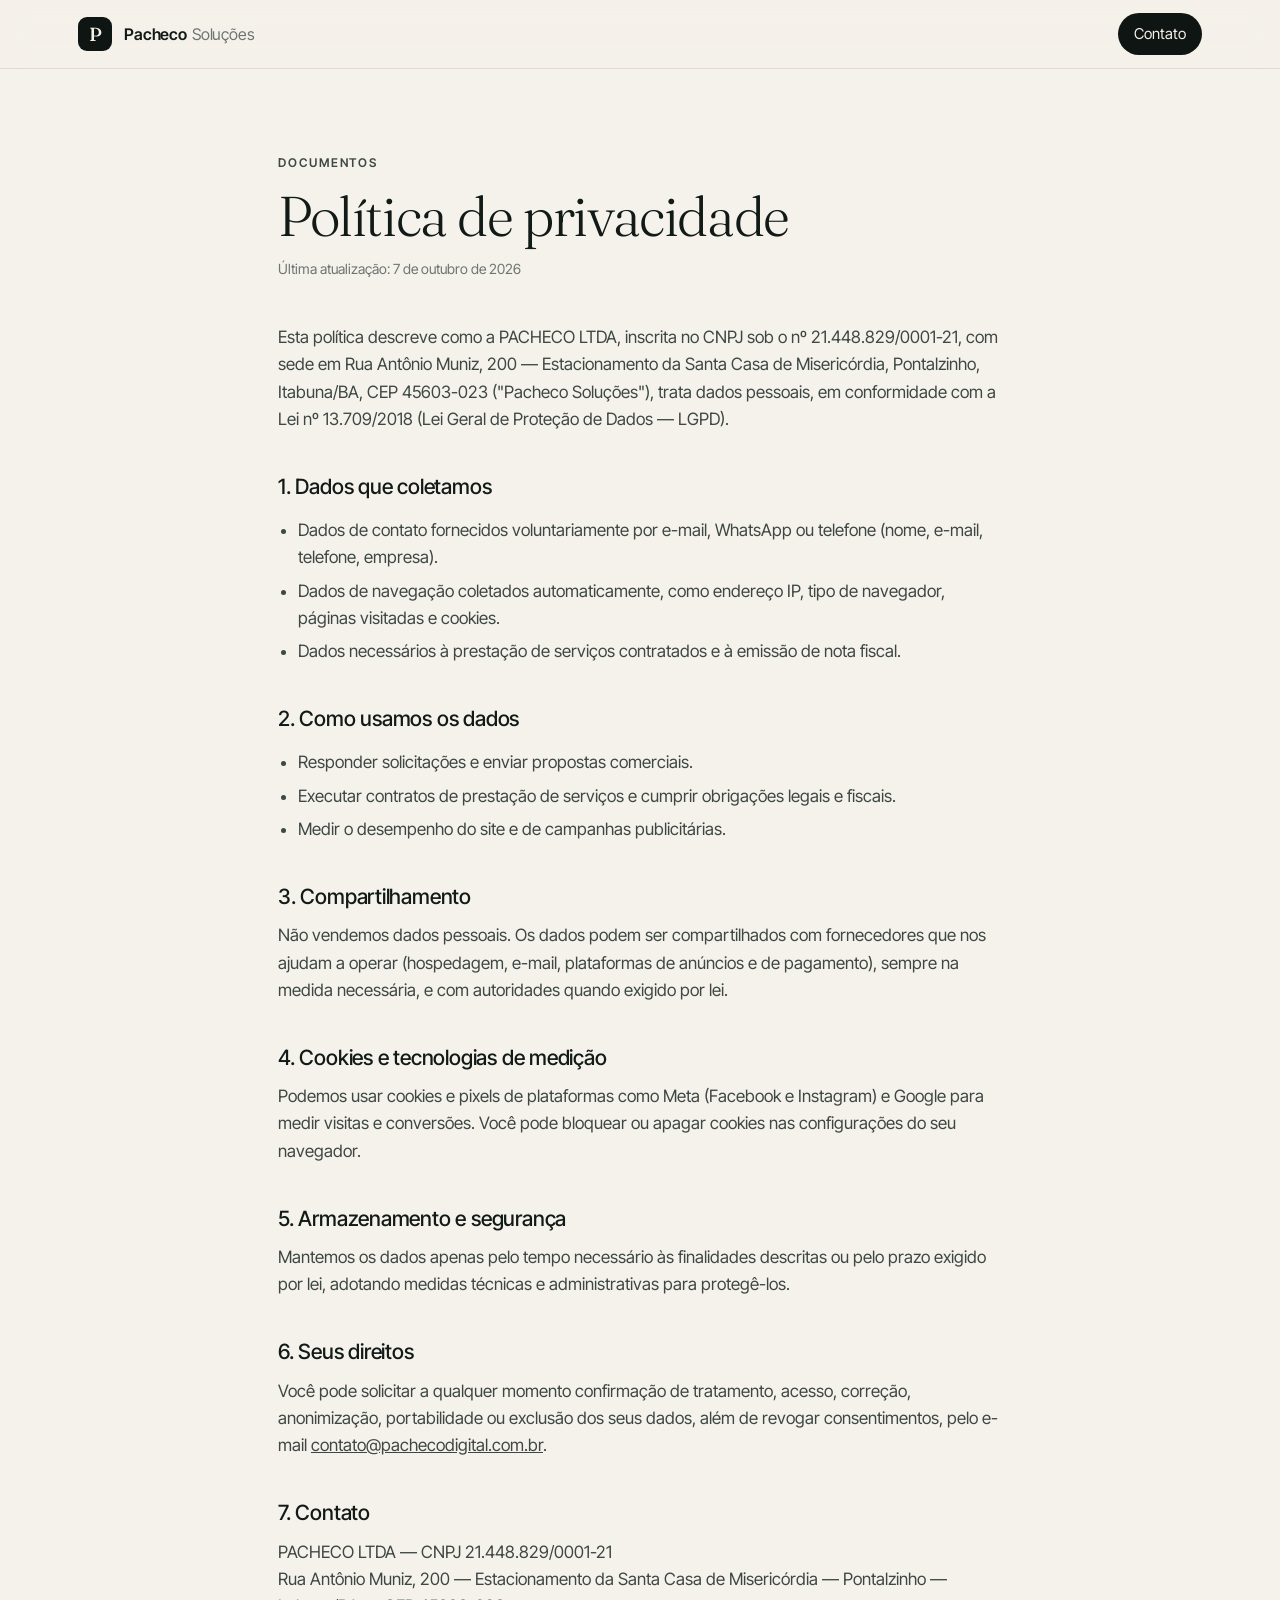
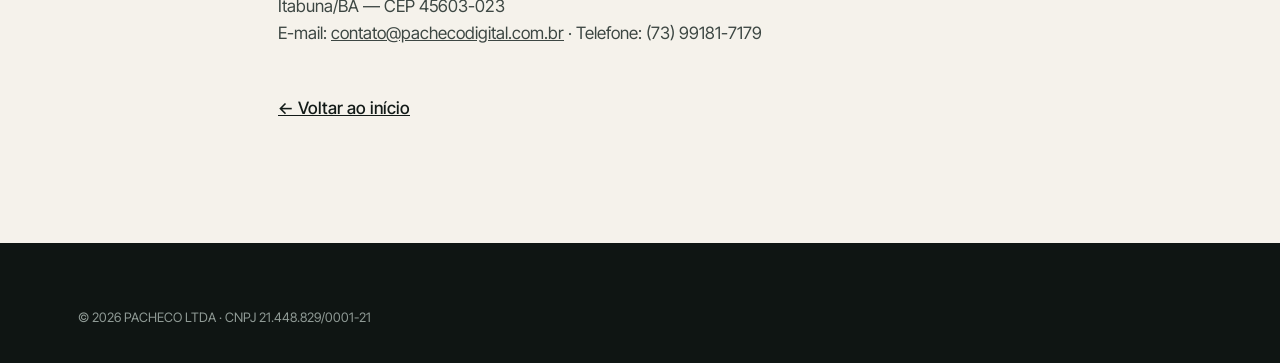
==== privacidade.html @ e32abd86 "Site institucional Pacheco Soluções (PACHECO LTDA) Co-Authored-By: Claude Opus 5.5 <noreply@anthropi" ====
<!doctype html>
<html lang="pt-BR">
<head>
<meta charset="utf-8">
<meta name="viewport" content="width=device-width, initial-scale=1">
<title>Política de Privacidade — Pacheco Soluções</title>
<meta name="description" content="Política de privacidade da PACHECO LTDA, CNPJ 21.448.829/0001-21.">
<link rel="icon" href="favicon.svg" type="image/svg+xml">
<link rel="preconnect" href="https://fonts.googleapis.com">
<link rel="preconnect" href="https://fonts.gstatic.com" crossorigin>
<link href="https://fonts.googleapis.com/css2?family=Fraunces:opsz,wght@9..144,300;9..144,400;9..144,500&family=Inter+Tight:wght@400;500;600&display=swap" rel="stylesheet">
<link rel="stylesheet" href="style.css">
</head>
<body>
<header class="nav">
  <div class="wrap nav__in">
    <a class="brand" href="index.html" aria-label="Pacheco Soluções — início">
      <span class="brand__mark" aria-hidden="true">P</span>
      <span class="brand__name">Pacheco<span>Soluções</span></span>
    </a>
    <nav class="nav__links" aria-label="Seções"><a href="index.html#contato" class="nav__cta">Contato</a></nav>
  </div>
</header>
<main class="legal">
  <div class="wrap">
    <p class="eyebrow">Documentos</p>
    <h1>Política de privacidade</h1>
    <p class="upd">Última atualização: 7 de outubro de 2026</p>

    <p>Esta política descreve como a PACHECO LTDA, inscrita no CNPJ sob o nº 21.448.829/0001-21, com sede em Rua Antônio Muniz, 200 — Estacionamento da Santa Casa de Misericórdia, Pontalzinho, Itabuna/BA, CEP 45603-023 ("Pacheco Soluções"), trata dados pessoais, em conformidade com a Lei nº 13.709/2018 (Lei Geral de Proteção de Dados — LGPD).</p>

    <h2>1. Dados que coletamos</h2>
    <ul>
      <li>Dados de contato fornecidos voluntariamente por e-mail, WhatsApp ou telefone (nome, e-mail, telefone, empresa).</li>
      <li>Dados de navegação coletados automaticamente, como endereço IP, tipo de navegador, páginas visitadas e cookies.</li>
      <li>Dados necessários à prestação de serviços contratados e à emissão de nota fiscal.</li>
    </ul>

    <h2>2. Como usamos os dados</h2>
    <ul>
      <li>Responder solicitações e enviar propostas comerciais.</li>
      <li>Executar contratos de prestação de serviços e cumprir obrigações legais e fiscais.</li>
      <li>Medir o desempenho do site e de campanhas publicitárias.</li>
    </ul>

    <h2>3. Compartilhamento</h2>
    <p>Não vendemos dados pessoais. Os dados podem ser compartilhados com fornecedores que nos ajudam a operar (hospedagem, e-mail, plataformas de anúncios e de pagamento), sempre na medida necessária, e com autoridades quando exigido por lei.</p>

    <h2>4. Cookies e tecnologias de medição</h2>
    <p>Podemos usar cookies e pixels de plataformas como Meta (Facebook e Instagram) e Google para medir visitas e conversões. Você pode bloquear ou apagar cookies nas configurações do seu navegador.</p>

    <h2>5. Armazenamento e segurança</h2>
    <p>Mantemos os dados apenas pelo tempo necessário às finalidades descritas ou pelo prazo exigido por lei, adotando medidas técnicas e administrativas para protegê-los.</p>

    <h2>6. Seus direitos</h2>
    <p>Você pode solicitar a qualquer momento confirmação de tratamento, acesso, correção, anonimização, portabilidade ou exclusão dos seus dados, além de revogar consentimentos, pelo e-mail <a href="mailto:contato@pachecodigital.com.br">contato@pachecodigital.com.br</a>.</p>

    <h2>7. Contato</h2>
    <p>PACHECO LTDA — CNPJ 21.448.829/0001-21<br>
    Rua Antônio Muniz, 200 — Estacionamento da Santa Casa de Misericórdia — Pontalzinho — Itabuna/BA — CEP 45603-023<br>
    E-mail: <a href="mailto:contato@pachecodigital.com.br">contato@pachecodigital.com.br</a> · Telefone: (73) 99181-7179</p>

    <a class="back" href="index.html">← Voltar ao início</a>
  </div>
</main>
<footer class="foot">
  <div class="wrap foot__base" style="margin-top:0;border-top:0;padding-top:0">© 2026 PACHECO LTDA · CNPJ 21.448.829/0001-21</div>
</footer>
</body>
</html>
---- style.css ----
:root {
  --paper: #f5f2eb;
  --paper-2: #ece7dc;
  --ink: #121a17;
  --ink-2: #3d4743;
  --muted: #6c7571;
  --line: #d9d2c3;
  --accent: #a8622c;
  --accent-ink: #8a4c1e;
  --deep: #0f1513;
  --deep-2: #18211e;
  --deep-line: #2b3632;
  --serif: "Fraunces", Georgia, "Times New Roman", serif;
  --sans: "Inter Tight", system-ui, -apple-system, "Segoe UI", Roboto, sans-serif;
  --r: 14px;
  --wrap: 1180px;
}

*, *::before, *::after { box-sizing: border-box; }
html { scroll-behavior: smooth; scroll-padding-top: 84px; -webkit-text-size-adjust: 100%; }
body {
  margin: 0;
  background: var(--paper);
  color: var(--ink);
  font: 400 17px/1.6 var(--sans);
  -webkit-font-smoothing: antialiased;
  text-rendering: optimizeLegibility;
}
img, iframe { max-width: 100%; display: block; }
a { color: inherit; }
h1, h2, h3 { margin: 0; font-weight: 400; letter-spacing: -0.01em; }
p { margin: 0; }
address { font-style: normal; }
::selection { background: var(--accent); color: #fff; }
:focus-visible { outline: 2px solid var(--accent); outline-offset: 3px; border-radius: 4px; }

.wrap { width: 100%; max-width: var(--wrap); margin: 0 auto; padding: 0 28px; }

.eyebrow {
  font: 600 12px/1 var(--sans);
  letter-spacing: 0.16em;
  text-transform: uppercase;
  color: var(--accent-ink);
}

/* nav */
.nav {
  position: sticky; top: 0; z-index: 10;
  background: color-mix(in srgb, var(--paper) 86%, transparent);
  backdrop-filter: saturate(1.4) blur(14px);
  -webkit-backdrop-filter: saturate(1.4) blur(14px);
  border-bottom: 1px solid color-mix(in srgb, var(--line) 70%, transparent);
}
.nav__in { display: flex; align-items: center; justify-content: space-between; height: 68px; gap: 20px; }
.brand { display: inline-flex; align-items: center; gap: 12px; text-decoration: none; }
.brand__mark {
  width: 34px; height: 34px; border-radius: 9px;
  display: grid; place-items: center;
  background: var(--deep); color: var(--paper);
  font: 500 19px/1 var(--serif);
}
.brand__name { font: 600 16px/1 var(--sans); letter-spacing: -0.01em; display: flex; gap: 5px; }
.brand__name span { font-weight: 400; color: var(--muted); }
.nav__links { display: flex; align-items: center; gap: 30px; font-size: 15px; }
.nav__links a { text-decoration: none; color: var(--ink-2); transition: color .2s; }
.nav__links a:hover { color: var(--ink); }
.nav__cta {
  padding: 9px 16px; border-radius: 999px;
  background: var(--deep); color: var(--paper) !important;
}
.nav__cta:hover { background: var(--accent-ink); }

/* hero */
.hero { padding: 108px 0 0; position: relative; overflow: hidden; }
.hero::before {
  content: ""; position: absolute; inset: -40% -10% auto auto; width: 720px; height: 720px;
  background: radial-gradient(closest-side, color-mix(in srgb, var(--accent) 22%, transparent), transparent);
  pointer-events: none;
}
.hero .wrap { position: relative; }
.hero__title {
  margin-top: 26px;
  font: 300 clamp(44px, 7.4vw, 92px)/1.02 var(--serif);
  letter-spacing: -0.03em;
  max-width: 14ch;
}
.hero__title em { font-style: italic; color: var(--accent); font-weight: 400; }
.hero__lede { margin-top: 30px; max-width: 56ch; font-size: 19px; color: var(--ink-2); }
.hero__actions { margin-top: 40px; display: flex; flex-wrap: wrap; gap: 12px; }
.btn {
  display: inline-flex; align-items: center; justify-content: center;
  height: 50px; padding: 0 24px; border-radius: 999px;
  font: 500 15px/1 var(--sans); text-decoration: none;
  transition: background .2s, color .2s, border-color .2s, transform .2s;
}
.btn:active { transform: translateY(1px); }
.btn--solid { background: var(--deep); color: var(--paper); }
.btn--solid:hover { background: var(--accent-ink); }
.btn--ghost { border: 1px solid var(--line); color: var(--ink); }
.btn--ghost:hover { border-color: var(--ink); }

.facts {
  margin: 96px auto 0;
  display: grid; grid-template-columns: repeat(4, 1fr);
  border-top: 1px solid var(--line);
}
.facts > div { padding: 26px 24px 30px 0; min-width: 0; }
.facts > div + div { padding-left: 24px; border-left: 1px solid var(--line); }
.facts dt { font-size: 12px; letter-spacing: .14em; text-transform: uppercase; color: var(--muted); }
.facts dd { margin: 10px 0 0; font: 500 16px/1.35 var(--sans); overflow-wrap: anywhere; }

/* sections */
.sec { padding: 120px 0; border-top: 1px solid var(--line); }
.sec--tint { background: var(--paper-2); }
.sec__grid { display: grid; grid-template-columns: 5fr 7fr; gap: 64px; }
.sec__head { position: relative; }
.sec__head--row { display: flex; gap: 28px; align-items: flex-start; margin-bottom: 64px; }
.sec__num {
  display: block; font: 300 15px/1 var(--serif); color: var(--accent);
  margin-bottom: 18px;
}
.sec__head--row .sec__num { margin: 4px 0 0; }
.sec__head h2 { margin-top: 14px; font: 300 clamp(36px, 4.6vw, 58px)/1.05 var(--serif); letter-spacing: -0.025em; }
.prose { display: grid; gap: 22px; color: var(--ink-2); }
.prose .lead { font: 400 clamp(22px, 2.3vw, 28px)/1.35 var(--serif); color: var(--ink); letter-spacing: -0.01em; }
.ticks { list-style: none; margin: 8px 0 0; padding: 0; display: grid; gap: 12px; }
.ticks li { display: flex; gap: 12px; align-items: center; color: var(--ink); font-weight: 500; }
.ticks li::before {
  content: ""; flex: none; width: 20px; height: 20px; border-radius: 50%;
  background: var(--deep) url("data:image/svg+xml,%3Csvg xmlns='http://www.w3.org/2000/svg' viewBox='0 0 20 20'%3E%3Cpath d='M6 10.5l2.6 2.5L14 7.5' fill='none' stroke='%23f5f2eb' stroke-width='1.8' stroke-linecap='round' stroke-linejoin='round'/%3E%3C/svg%3E") center/100% no-repeat;
}

/* capabilities */
.cards { display: grid; grid-template-columns: repeat(4, 1fr); gap: 16px; }
.card {
  background: var(--paper); border: 1px solid var(--line); border-radius: var(--r);
  padding: 28px 26px 32px; display: flex; flex-direction: column; gap: 14px;
  transition: transform .25s, border-color .25s, box-shadow .25s;
}
.card:hover { transform: translateY(-3px); border-color: color-mix(in srgb, var(--accent) 45%, var(--line)); box-shadow: 0 14px 30px -18px rgba(18,26,23,.35); }
.card__ix { font: italic 400 22px/1 var(--serif); color: var(--accent); }
.card h3 { margin-top: 18px; font: 500 21px/1.2 var(--sans); letter-spacing: -0.015em; }
.card p { color: var(--ink-2); font-size: 15.5px; }

.steps {
  list-style: none; margin: 56px 0 0; padding: 0; counter-reset: s;
  display: grid; grid-template-columns: repeat(4, 1fr); gap: 0;
  border-top: 1px solid var(--line);
}
.steps li { counter-increment: s; padding: 24px 24px 0 0; display: grid; gap: 6px; }
.steps li + li { padding-left: 24px; border-left: 1px solid var(--line); }
.steps li::before { content: counter(s, decimal-leading-zero); font: 300 14px/1 var(--serif); color: var(--accent); }
.steps b { font-weight: 600; font-size: 16px; }
.steps span { color: var(--muted); font-size: 15px; }

/* brands */
.brands { list-style: none; margin: 0; padding: 0; display: grid; grid-template-columns: repeat(3, 1fr); border-top: 1px solid var(--line); border-left: 1px solid var(--line); }
.brands li { padding: 34px 30px 38px; border-right: 1px solid var(--line); border-bottom: 1px solid var(--line); display: grid; gap: 10px; align-content: start; transition: background .25s; }
.brands li:hover { background: var(--paper-2); }
.brands .brands__next { background: var(--deep); color: #e9e5dc; }
.brands .brands__next:hover { background: var(--deep-2); }
.brands__next h3 { color: #f5f2eb; }
.brands__next .tag { color: #d39a63; }
.brands__next a { color: #f5f2eb; font-weight: 500; text-underline-offset: 4px; }
.tag { font-size: 11.5px; letter-spacing: .14em; text-transform: uppercase; color: var(--accent-ink); font-weight: 600; }
.brands h3 { margin-top: 10px; font: 400 27px/1.15 var(--serif); letter-spacing: -0.015em; }
.brands p { color: var(--muted); font-size: 15.5px; }

/* registry */
.sec--dark { background: var(--deep); color: #e9e5dc; border-top: 0; }
.sec--dark .eyebrow { color: #d39a63; }
.sec--dark .sec__num { color: #d39a63; }
.reg {
  margin: 0; display: grid; grid-template-columns: repeat(3, 1fr);
  border: 1px solid var(--deep-line); border-radius: var(--r); overflow: hidden;
  background: var(--deep-2);
}
.reg > div { padding: 22px 24px 24px; border-right: 1px solid var(--deep-line); border-bottom: 1px solid var(--deep-line); }
.reg .reg__wide { grid-column: 1 / -1; }
.reg dt { font-size: 11.5px; letter-spacing: .14em; text-transform: uppercase; color: #8f9a95; }
.reg dd { overflow-wrap: anywhere; margin: 10px 0 0; font: 500 16px/1.5 var(--sans); color: #f5f2eb; }
.reg .ok { display: inline-flex; align-items: center; gap: 8px; color: #9fd9b3; font-weight: 600; }
.reg .ok::before { content: ""; width: 8px; height: 8px; border-radius: 50%; background: #5cc485; box-shadow: 0 0 0 4px rgba(92,196,133,.18); }
.cnaes { list-style: none; margin: 0; padding: 0; display: grid; gap: 6px; font-weight: 400; color: #d6d1c6; }
.reg__note { margin-top: 20px; font-size: 14px; color: #8f9a95; }

/* contact */
.contact { display: grid; grid-template-columns: 5fr 7fr; gap: 64px; align-items: start; }
.contact__list { list-style: none; margin: 48px 0 0; padding: 0; display: grid; gap: 0; }
.contact__list li { display: grid; grid-template-columns: 120px 1fr; gap: 16px; padding: 18px 0; border-top: 1px solid var(--line); }
.contact__list li:last-child { border-bottom: 1px solid var(--line); }
.contact__list span { font-size: 12px; letter-spacing: .14em; text-transform: uppercase; color: var(--muted); padding-top: 4px; }
.contact__list a { text-decoration: none; font-weight: 500; border-bottom: 1px solid var(--line); transition: border-color .2s; overflow-wrap: anywhere; }
.contact__list a:hover { border-color: var(--accent); }
.map { border-radius: var(--r); overflow: hidden; border: 1px solid var(--line); background: var(--paper-2); aspect-ratio: 4 / 3; }
.map iframe { width: 100%; height: 100%; border: 0; filter: grayscale(.35) contrast(1.02); }

/* footer */
.foot { background: var(--deep); color: #b9b4a9; padding: 64px 0 36px; font-size: 14.5px; }
.foot__in { display: flex; justify-content: space-between; gap: 40px; flex-wrap: wrap; }
.foot__in > div { display: grid; gap: 6px; }
.foot__brand { color: #f5f2eb; font-weight: 600; letter-spacing: .06em; }
.foot__links { display: grid; gap: 8px; justify-items: end; }
.foot__links a { text-decoration: none; color: #d9d4c9; }
.foot__links a:hover { color: #fff; text-decoration: underline; text-underline-offset: 3px; }
.foot__base { margin-top: 44px; padding-top: 24px; border-top: 1px solid var(--deep-line); font-size: 13px; color: #8f9a95; }

/* legal pages */
.legal { padding: 88px 0 120px; }
.legal .wrap { max-width: 780px; }
.legal h1 { font: 300 clamp(38px, 5vw, 56px)/1.05 var(--serif); letter-spacing: -0.025em; margin: 18px 0 12px; }
.legal .upd { color: var(--muted); font-size: 14px; margin-bottom: 44px; }
.legal h2 { font: 500 21px/1.3 var(--sans); margin: 40px 0 12px; letter-spacing: -0.01em; }
.legal p, .legal li { color: var(--ink-2); }
.legal p + p { margin-top: 12px; }
.legal ul { padding-left: 20px; display: grid; gap: 6px; }
.legal .back { display: inline-block; margin-top: 48px; font-weight: 500; }

/* responsive */
@media (max-width: 980px) {
  .cards { grid-template-columns: repeat(2, 1fr); }
  .brands { grid-template-columns: repeat(2, 1fr); }
  .reg { grid-template-columns: repeat(2, 1fr); }
  .sec__grid, .contact { grid-template-columns: 1fr; gap: 40px; }
}
@media (max-width: 760px) {
  body { font-size: 16px; }
  .wrap { padding: 0 16px; }
  .nav__links a:not(.nav__cta) { display: none; }
  .hero { padding-top: 64px; }
  .hero__lede { font-size: 17px; }
  .facts { grid-template-columns: 1fr 1fr; margin-top: 64px; }
  .facts > div:nth-child(3) { padding-left: 0; border-left: 0; }
  .facts > div:nth-child(n+3) { border-top: 1px solid var(--line); }
  .sec { padding: 80px 0; }
  .sec__head--row { flex-direction: column; gap: 0; margin-bottom: 40px; }
  .sec__head--row .sec__num { margin-bottom: 18px; }
  .cards, .brands, .reg { grid-template-columns: 1fr; }
  .steps { grid-template-columns: 1fr 1fr; }
  .steps li:nth-child(3) { padding-left: 0; border-left: 0; }
  .steps li:nth-child(n+3) { padding-top: 24px; }
  .contact__list li { grid-template-columns: 1fr; gap: 6px; }
  .foot__links { justify-items: start; }
}
@media (prefers-reduced-motion: reduce) {
  html { scroll-behavior: auto; }
  * { transition: none !important; }
}
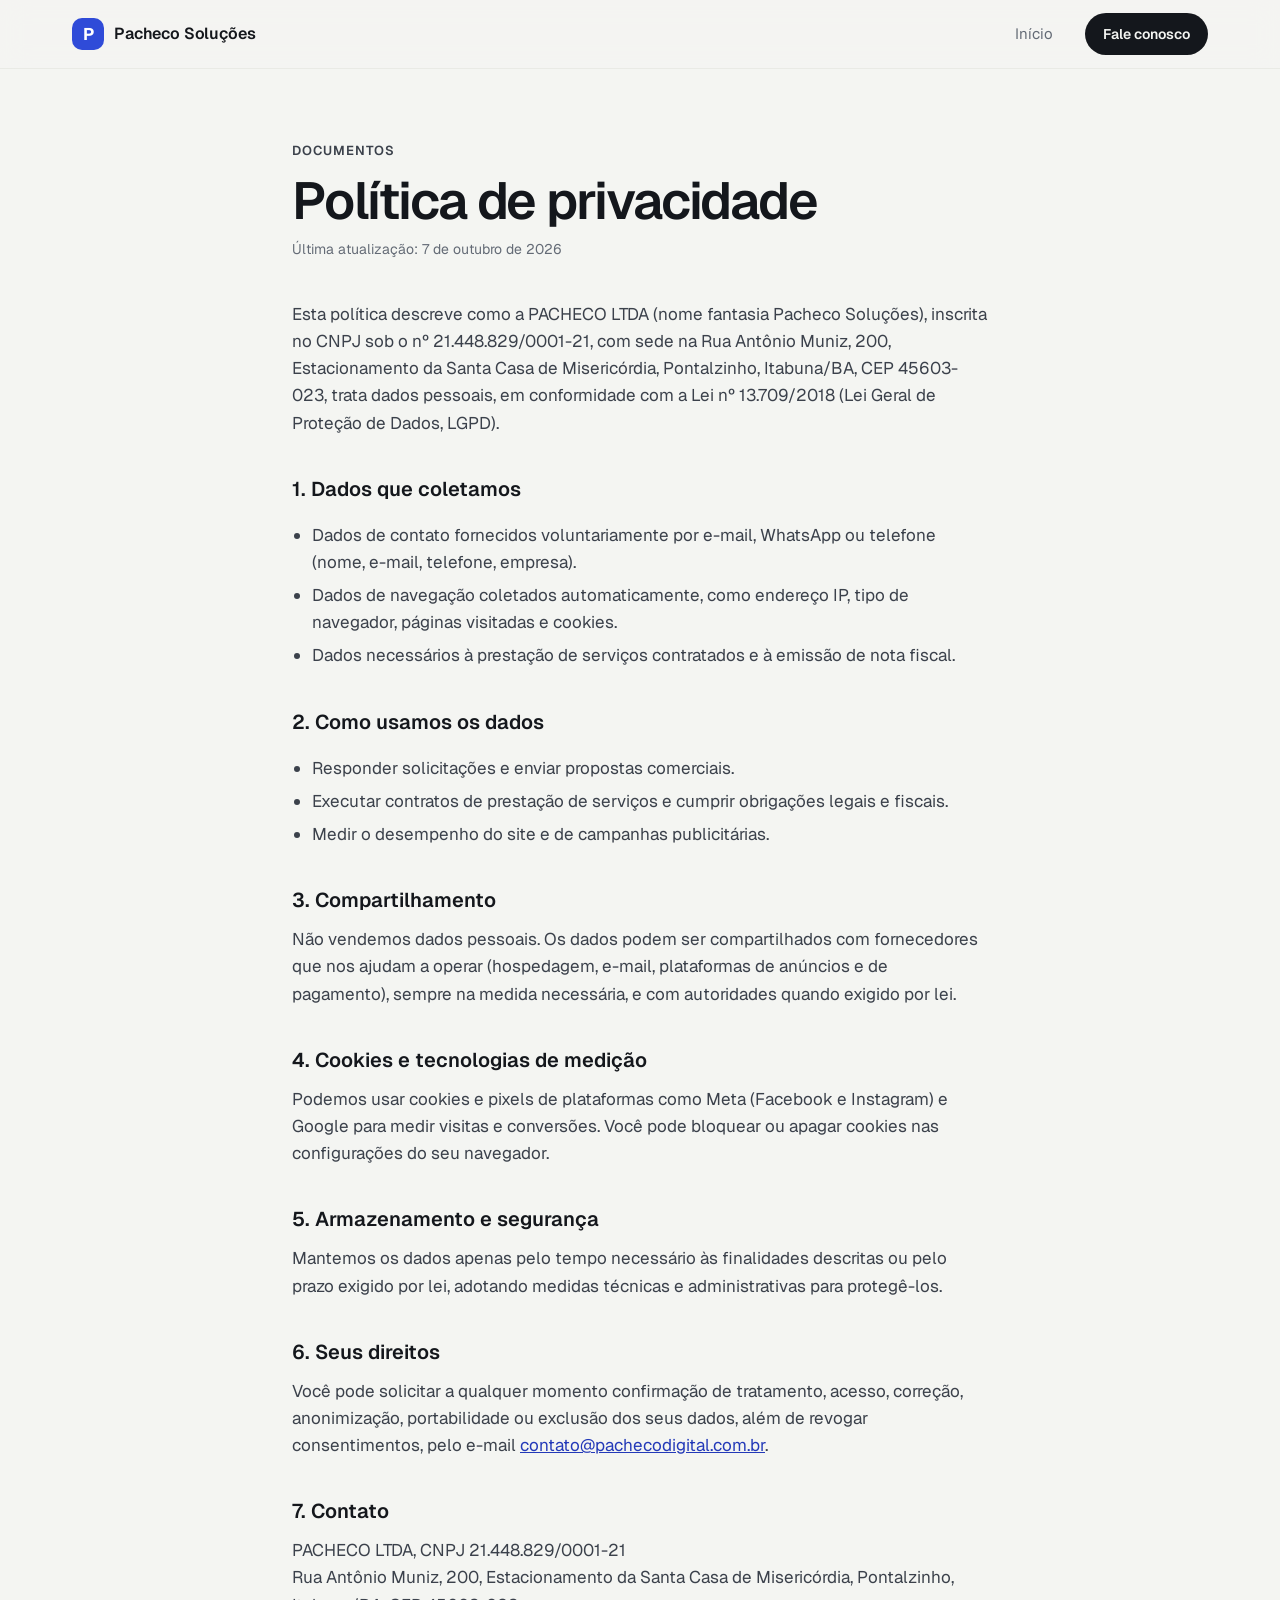
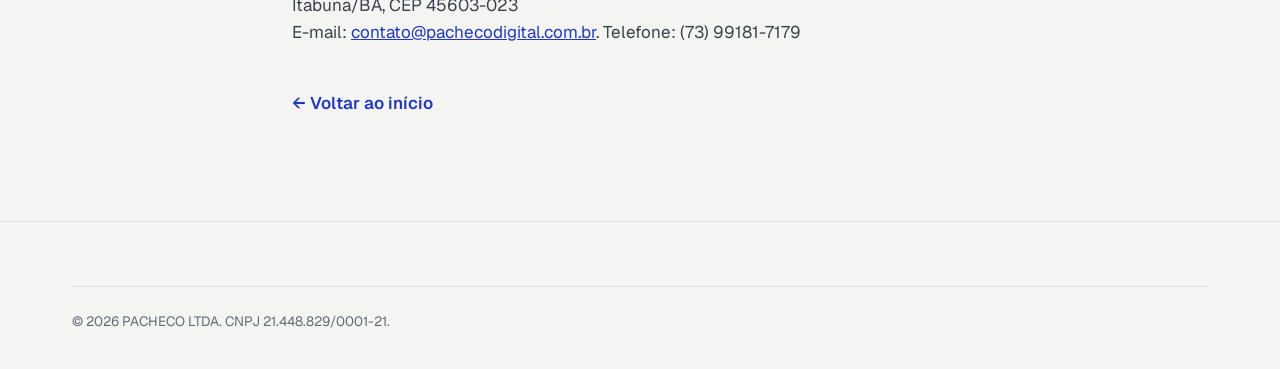
==== commit 55fbf5ac: "Redesign: ilustrações, experts com fotos e números, dados da empresa no rodapé Co-Authored-By: Claud" ====
--- a/privacidade.html
+++ b/privacidade.html
@@ -3,22 +3,23 @@
 <head>
 <meta charset="utf-8">
 <meta name="viewport" content="width=device-width, initial-scale=1">
-<title>Política de Privacidade — Pacheco Soluções</title>
+<title>Política de Privacidade | Pacheco Soluções</title>
 <meta name="description" content="Política de privacidade da PACHECO LTDA, CNPJ 21.448.829/0001-21.">
 <link rel="icon" href="favicon.svg" type="image/svg+xml">
 <link rel="preconnect" href="https://fonts.googleapis.com">
 <link rel="preconnect" href="https://fonts.gstatic.com" crossorigin>
-<link href="https://fonts.googleapis.com/css2?family=Fraunces:opsz,wght@9..144,300;9..144,400;9..144,500&family=Inter+Tight:wght@400;500;600&display=swap" rel="stylesheet">
+<link href="https://fonts.googleapis.com/css2?family=Geist:wght@400;500;600;700&display=swap" rel="stylesheet">
 <link rel="stylesheet" href="style.css">
 </head>
 <body>
 <header class="nav">
   <div class="wrap nav__in">
-    <a class="brand" href="index.html" aria-label="Pacheco Soluções — início">
+    <a class="brand" href="index.html" aria-label="Pacheco Soluções, início">
       <span class="brand__mark" aria-hidden="true">P</span>
-      <span class="brand__name">Pacheco<span>Soluções</span></span>
+      <span class="brand__name">Pacheco Soluções</span>
     </a>
-    <nav class="nav__links" aria-label="Seções"><a href="index.html#contato" class="nav__cta">Contato</a></nav>
+    <nav class="nav__links" aria-label="Seções"><a href="index.html">Início</a></nav>
+    <a class="btn btn--solid btn--sm" href="https://wa.me/5573991817179" target="_blank" rel="noopener">Fale conosco</a>
   </div>
 </header>
 <main class="legal">
@@ -27,7 +28,7 @@
     <h1>Política de privacidade</h1>
     <p class="upd">Última atualização: 7 de outubro de 2026</p>
 
-    <p>Esta política descreve como a PACHECO LTDA, inscrita no CNPJ sob o nº 21.448.829/0001-21, com sede em Rua Antônio Muniz, 200 — Estacionamento da Santa Casa de Misericórdia, Pontalzinho, Itabuna/BA, CEP 45603-023 ("Pacheco Soluções"), trata dados pessoais, em conformidade com a Lei nº 13.709/2018 (Lei Geral de Proteção de Dados — LGPD).</p>
+    <p>Esta política descreve como a PACHECO LTDA (nome fantasia Pacheco Soluções), inscrita no CNPJ sob o nº 21.448.829/0001-21, com sede na Rua Antônio Muniz, 200, Estacionamento da Santa Casa de Misericórdia, Pontalzinho, Itabuna/BA, CEP 45603-023, trata dados pessoais, em conformidade com a Lei nº 13.709/2018 (Lei Geral de Proteção de Dados, LGPD).</p>
 
     <h2>1. Dados que coletamos</h2>
     <ul>
@@ -56,15 +57,15 @@
     <p>Você pode solicitar a qualquer momento confirmação de tratamento, acesso, correção, anonimização, portabilidade ou exclusão dos seus dados, além de revogar consentimentos, pelo e-mail <a href="mailto:contato@pachecodigital.com.br">contato@pachecodigital.com.br</a>.</p>
 
     <h2>7. Contato</h2>
-    <p>PACHECO LTDA — CNPJ 21.448.829/0001-21<br>
-    Rua Antônio Muniz, 200 — Estacionamento da Santa Casa de Misericórdia — Pontalzinho — Itabuna/BA — CEP 45603-023<br>
-    E-mail: <a href="mailto:contato@pachecodigital.com.br">contato@pachecodigital.com.br</a> · Telefone: (73) 99181-7179</p>
+    <p>PACHECO LTDA, CNPJ 21.448.829/0001-21<br>
+    Rua Antônio Muniz, 200, Estacionamento da Santa Casa de Misericórdia, Pontalzinho, Itabuna/BA, CEP 45603-023<br>
+    E-mail: <a href="mailto:contato@pachecodigital.com.br">contato@pachecodigital.com.br</a>. Telefone: (73) 99181-7179</p>
 
     <a class="back" href="index.html">← Voltar ao início</a>
   </div>
 </main>
 <footer class="foot">
-  <div class="wrap foot__base" style="margin-top:0;border-top:0;padding-top:0">© 2026 PACHECO LTDA · CNPJ 21.448.829/0001-21</div>
+  <div class="wrap"><p class="foot__base" style="margin-top:0">© 2026 PACHECO LTDA. CNPJ 21.448.829/0001-21.</p></div>
 </footer>
 </body>
 </html>
--- a/style.css
+++ b/style.css
@@ -1,248 +1,261 @@
 :root {
-  --paper: #f5f2eb;
-  --paper-2: #ece7dc;
-  --ink: #121a17;
-  --ink-2: #3d4743;
-  --muted: #6c7571;
-  --line: #d9d2c3;
-  --accent: #a8622c;
-  --accent-ink: #8a4c1e;
-  --deep: #0f1513;
-  --deep-2: #18211e;
-  --deep-line: #2b3632;
-  --serif: "Fraunces", Georgia, "Times New Roman", serif;
-  --sans: "Inter Tight", system-ui, -apple-system, "Segoe UI", Roboto, sans-serif;
-  --r: 14px;
-  --wrap: 1180px;
+  --bg: #f4f5f2;
+  --surface: #ffffff;
+  --surface-2: #eceee9;
+  --ink: #14171c;
+  --ink-2: #3b414b;
+  --muted: #646b76;
+  --line: #dfe2dc;
+  --accent: #2f4bd8;
+  --accent-ink: #2339b8;
+  --accent-soft: #e6eafc;
+  --on-accent: #ffffff;
+  --shadow: 0 1px 2px rgba(20, 23, 28, .04), 0 12px 32px -16px rgba(30, 45, 120, .18);
+  --r: 20px;
+  --font: "Geist", ui-sans-serif, system-ui, -apple-system, "Segoe UI", Roboto, sans-serif;
+  --wrap: 1200px;
+}
+@media (prefers-color-scheme: dark) {
+  :root {
+    --bg: #0f1115;
+    --surface: #171a20;
+    --surface-2: #14171c;
+    --ink: #eceef2;
+    --ink-2: #c6cad2;
+    --muted: #9aa1ad;
+    --line: #262a32;
+    --accent: #7088ff;
+    --accent-ink: #9aabff;
+    --accent-soft: #1c2342;
+    --on-accent: #0f1115;
+    --shadow: 0 1px 2px rgba(0, 0, 0, .3), 0 16px 40px -20px rgba(0, 0, 0, .6);
+  }
 }
 
 *, *::before, *::after { box-sizing: border-box; }
-html { scroll-behavior: smooth; scroll-padding-top: 84px; -webkit-text-size-adjust: 100%; }
+html { scroll-behavior: smooth; scroll-padding-top: 80px; -webkit-text-size-adjust: 100%; }
 body {
   margin: 0;
-  background: var(--paper);
+  background: var(--bg);
   color: var(--ink);
-  font: 400 17px/1.6 var(--sans);
+  font: 400 17px/1.6 var(--font);
   -webkit-font-smoothing: antialiased;
-  text-rendering: optimizeLegibility;
-}
-img, iframe { max-width: 100%; display: block; }
+}
+img { max-width: 100%; height: auto; display: block; }
 a { color: inherit; }
-h1, h2, h3 { margin: 0; font-weight: 400; letter-spacing: -0.01em; }
-p { margin: 0; }
+h1, h2, h3, h4, p, figure { margin: 0; }
 address { font-style: normal; }
-::selection { background: var(--accent); color: #fff; }
-:focus-visible { outline: 2px solid var(--accent); outline-offset: 3px; border-radius: 4px; }
-
-.wrap { width: 100%; max-width: var(--wrap); margin: 0 auto; padding: 0 28px; }
-
-.eyebrow {
-  font: 600 12px/1 var(--sans);
-  letter-spacing: 0.16em;
-  text-transform: uppercase;
-  color: var(--accent-ink);
-}
+::selection { background: var(--accent); color: var(--on-accent); }
+:focus-visible { outline: 2px solid var(--accent); outline-offset: 3px; border-radius: 6px; }
+
+.wrap { width: 100%; max-width: var(--wrap); margin: 0 auto; padding: 0 32px; }
+.accent { color: var(--accent); }
+.eyebrow { font-size: 13px; font-weight: 600; letter-spacing: .08em; text-transform: uppercase; color: var(--accent); }
+
+/* buttons */
+.btn {
+  display: inline-flex; align-items: center; gap: 8px; white-space: nowrap;
+  height: 52px; padding: 0 24px; border-radius: 999px;
+  font: 600 15px/1 var(--font); text-decoration: none;
+  transition: background-color .25s, color .25s, border-color .25s, transform .2s cubic-bezier(.16,1,.3,1);
+}
+.btn:active { transform: scale(.98); }
+.btn i { font-size: 18px; }
+.btn--sm { height: 42px; padding: 0 18px; font-size: 14px; }
+.btn--solid { background: var(--ink); color: var(--bg); }
+.btn--solid:hover { background: var(--accent); color: var(--on-accent); }
+.btn--ghost { border: 1px solid var(--line); color: var(--ink); background: transparent; }
+.btn--ghost:hover { border-color: var(--ink); }
+.btn--light { background: #ffffff; color: #14171c; }
+.btn--light:hover { background: #e6eafc; }
 
 /* nav */
 .nav {
   position: sticky; top: 0; z-index: 10;
-  background: color-mix(in srgb, var(--paper) 86%, transparent);
+  background: color-mix(in srgb, var(--bg) 82%, transparent);
   backdrop-filter: saturate(1.4) blur(14px);
   -webkit-backdrop-filter: saturate(1.4) blur(14px);
-  border-bottom: 1px solid color-mix(in srgb, var(--line) 70%, transparent);
-}
-.nav__in { display: flex; align-items: center; justify-content: space-between; height: 68px; gap: 20px; }
-.brand { display: inline-flex; align-items: center; gap: 12px; text-decoration: none; }
+  border-bottom: 1px solid color-mix(in srgb, var(--line) 60%, transparent);
+}
+.nav__in { display: flex; align-items: center; gap: 32px; height: 68px; }
+.brand { display: inline-flex; align-items: center; gap: 10px; text-decoration: none; }
 .brand__mark {
-  width: 34px; height: 34px; border-radius: 9px;
-  display: grid; place-items: center;
-  background: var(--deep); color: var(--paper);
-  font: 500 19px/1 var(--serif);
-}
-.brand__name { font: 600 16px/1 var(--sans); letter-spacing: -0.01em; display: flex; gap: 5px; }
-.brand__name span { font-weight: 400; color: var(--muted); }
-.nav__links { display: flex; align-items: center; gap: 30px; font-size: 15px; }
-.nav__links a { text-decoration: none; color: var(--ink-2); transition: color .2s; }
+  width: 32px; height: 32px; border-radius: 10px; display: grid; place-items: center;
+  background: var(--accent); color: #fff; font: 700 17px/1 var(--font);
+}
+.brand__name { font-weight: 600; font-size: 16px; letter-spacing: -0.01em; }
+.nav__links { display: flex; gap: 28px; margin-left: auto; font-size: 15px; }
+.nav__links a { text-decoration: none; color: var(--muted); transition: color .2s; }
 .nav__links a:hover { color: var(--ink); }
-.nav__cta {
-  padding: 9px 16px; border-radius: 999px;
-  background: var(--deep); color: var(--paper) !important;
-}
-.nav__cta:hover { background: var(--accent-ink); }
 
 /* hero */
-.hero { padding: 108px 0 0; position: relative; overflow: hidden; }
-.hero::before {
-  content: ""; position: absolute; inset: -40% -10% auto auto; width: 720px; height: 720px;
-  background: radial-gradient(closest-side, color-mix(in srgb, var(--accent) 22%, transparent), transparent);
-  pointer-events: none;
-}
-.hero .wrap { position: relative; }
-.hero__title {
-  margin-top: 26px;
-  font: 300 clamp(44px, 7.4vw, 92px)/1.02 var(--serif);
-  letter-spacing: -0.03em;
-  max-width: 14ch;
-}
-.hero__title em { font-style: italic; color: var(--accent); font-weight: 400; }
-.hero__lede { margin-top: 30px; max-width: 56ch; font-size: 19px; color: var(--ink-2); }
-.hero__actions { margin-top: 40px; display: flex; flex-wrap: wrap; gap: 12px; }
-.btn {
-  display: inline-flex; align-items: center; justify-content: center;
-  height: 50px; padding: 0 24px; border-radius: 999px;
-  font: 500 15px/1 var(--sans); text-decoration: none;
-  transition: background .2s, color .2s, border-color .2s, transform .2s;
-}
-.btn:active { transform: translateY(1px); }
-.btn--solid { background: var(--deep); color: var(--paper); }
-.btn--solid:hover { background: var(--accent-ink); }
-.btn--ghost { border: 1px solid var(--line); color: var(--ink); }
-.btn--ghost:hover { border-color: var(--ink); }
-
-.facts {
-  margin: 96px auto 0;
-  display: grid; grid-template-columns: repeat(4, 1fr);
-  border-top: 1px solid var(--line);
-}
-.facts > div { padding: 26px 24px 30px 0; min-width: 0; }
-.facts > div + div { padding-left: 24px; border-left: 1px solid var(--line); }
-.facts dt { font-size: 12px; letter-spacing: .14em; text-transform: uppercase; color: var(--muted); }
-.facts dd { margin: 10px 0 0; font: 500 16px/1.35 var(--sans); overflow-wrap: anywhere; }
+.hero { padding: 72px 0 40px; }
+.hero__grid { display: grid; grid-template-columns: 1.05fr .95fr; gap: 56px; align-items: center; }
+.hero__copy { display: grid; gap: 22px; }
+.hero h1 {
+  font-size: clamp(38px, 4.4vw, 62px); line-height: 1.04; font-weight: 600; letter-spacing: -0.035em;
+  text-wrap: balance;
+}
+.hero__lede { font-size: 19px; color: var(--ink-2); max-width: 44ch; }
+.hero__actions { display: flex; flex-wrap: wrap; gap: 12px; margin-top: 8px; }
+.hero__art {
+  border-radius: 28px; overflow: hidden; background: var(--surface);
+  box-shadow: var(--shadow); aspect-ratio: 4 / 5; max-height: 640px; justify-self: end; width: 100%;
+}
+.hero__art img { width: 100%; height: 100%; object-fit: cover; }
+
+/* stats */
+.stats { padding: 32px 0 24px; }
+.stats__grid { display: grid; grid-template-columns: repeat(3, 1fr); gap: 16px; }
+.stat {
+  display: grid; gap: 6px; padding: 26px 28px; border-radius: var(--r);
+  background: var(--surface); border: 1px solid var(--line);
+}
+.stat strong { font-size: clamp(32px, 3.6vw, 44px); line-height: 1; font-weight: 600; letter-spacing: -0.03em; }
+.stat span { color: var(--muted); font-size: 15px; }
+.stat:first-child strong { color: var(--accent); }
 
 /* sections */
-.sec { padding: 120px 0; border-top: 1px solid var(--line); }
-.sec--tint { background: var(--paper-2); }
-.sec__grid { display: grid; grid-template-columns: 5fr 7fr; gap: 64px; }
-.sec__head { position: relative; }
-.sec__head--row { display: flex; gap: 28px; align-items: flex-start; margin-bottom: 64px; }
-.sec__num {
-  display: block; font: 300 15px/1 var(--serif); color: var(--accent);
-  margin-bottom: 18px;
-}
-.sec__head--row .sec__num { margin: 4px 0 0; }
-.sec__head h2 { margin-top: 14px; font: 300 clamp(36px, 4.6vw, 58px)/1.05 var(--serif); letter-spacing: -0.025em; }
-.prose { display: grid; gap: 22px; color: var(--ink-2); }
-.prose .lead { font: 400 clamp(22px, 2.3vw, 28px)/1.35 var(--serif); color: var(--ink); letter-spacing: -0.01em; }
-.ticks { list-style: none; margin: 8px 0 0; padding: 0; display: grid; gap: 12px; }
-.ticks li { display: flex; gap: 12px; align-items: center; color: var(--ink); font-weight: 500; }
-.ticks li::before {
-  content: ""; flex: none; width: 20px; height: 20px; border-radius: 50%;
-  background: var(--deep) url("data:image/svg+xml,%3Csvg xmlns='http://www.w3.org/2000/svg' viewBox='0 0 20 20'%3E%3Cpath d='M6 10.5l2.6 2.5L14 7.5' fill='none' stroke='%23f5f2eb' stroke-width='1.8' stroke-linecap='round' stroke-linejoin='round'/%3E%3C/svg%3E") center/100% no-repeat;
-}
-
-/* capabilities */
-.cards { display: grid; grid-template-columns: repeat(4, 1fr); gap: 16px; }
-.card {
-  background: var(--paper); border: 1px solid var(--line); border-radius: var(--r);
-  padding: 28px 26px 32px; display: flex; flex-direction: column; gap: 14px;
-  transition: transform .25s, border-color .25s, box-shadow .25s;
-}
-.card:hover { transform: translateY(-3px); border-color: color-mix(in srgb, var(--accent) 45%, var(--line)); box-shadow: 0 14px 30px -18px rgba(18,26,23,.35); }
-.card__ix { font: italic 400 22px/1 var(--serif); color: var(--accent); }
-.card h3 { margin-top: 18px; font: 500 21px/1.2 var(--sans); letter-spacing: -0.015em; }
-.card p { color: var(--ink-2); font-size: 15.5px; }
-
-.steps {
-  list-style: none; margin: 56px 0 0; padding: 0; counter-reset: s;
-  display: grid; grid-template-columns: repeat(4, 1fr); gap: 0;
-  border-top: 1px solid var(--line);
-}
-.steps li { counter-increment: s; padding: 24px 24px 0 0; display: grid; gap: 6px; }
-.steps li + li { padding-left: 24px; border-left: 1px solid var(--line); }
-.steps li::before { content: counter(s, decimal-leading-zero); font: 300 14px/1 var(--serif); color: var(--accent); }
-.steps b { font-weight: 600; font-size: 16px; }
-.steps span { color: var(--muted); font-size: 15px; }
-
-/* brands */
-.brands { list-style: none; margin: 0; padding: 0; display: grid; grid-template-columns: repeat(3, 1fr); border-top: 1px solid var(--line); border-left: 1px solid var(--line); }
-.brands li { padding: 34px 30px 38px; border-right: 1px solid var(--line); border-bottom: 1px solid var(--line); display: grid; gap: 10px; align-content: start; transition: background .25s; }
-.brands li:hover { background: var(--paper-2); }
-.brands .brands__next { background: var(--deep); color: #e9e5dc; }
-.brands .brands__next:hover { background: var(--deep-2); }
-.brands__next h3 { color: #f5f2eb; }
-.brands__next .tag { color: #d39a63; }
-.brands__next a { color: #f5f2eb; font-weight: 500; text-underline-offset: 4px; }
-.tag { font-size: 11.5px; letter-spacing: .14em; text-transform: uppercase; color: var(--accent-ink); font-weight: 600; }
-.brands h3 { margin-top: 10px; font: 400 27px/1.15 var(--serif); letter-spacing: -0.015em; }
-.brands p { color: var(--muted); font-size: 15.5px; }
-
-/* registry */
-.sec--dark { background: var(--deep); color: #e9e5dc; border-top: 0; }
-.sec--dark .eyebrow { color: #d39a63; }
-.sec--dark .sec__num { color: #d39a63; }
-.reg {
-  margin: 0; display: grid; grid-template-columns: repeat(3, 1fr);
-  border: 1px solid var(--deep-line); border-radius: var(--r); overflow: hidden;
-  background: var(--deep-2);
-}
-.reg > div { padding: 22px 24px 24px; border-right: 1px solid var(--deep-line); border-bottom: 1px solid var(--deep-line); }
-.reg .reg__wide { grid-column: 1 / -1; }
-.reg dt { font-size: 11.5px; letter-spacing: .14em; text-transform: uppercase; color: #8f9a95; }
-.reg dd { overflow-wrap: anywhere; margin: 10px 0 0; font: 500 16px/1.5 var(--sans); color: #f5f2eb; }
-.reg .ok { display: inline-flex; align-items: center; gap: 8px; color: #9fd9b3; font-weight: 600; }
-.reg .ok::before { content: ""; width: 8px; height: 8px; border-radius: 50%; background: #5cc485; box-shadow: 0 0 0 4px rgba(92,196,133,.18); }
-.cnaes { list-style: none; margin: 0; padding: 0; display: grid; gap: 6px; font-weight: 400; color: #d6d1c6; }
-.reg__note { margin-top: 20px; font-size: 14px; color: #8f9a95; }
-
-/* contact */
-.contact { display: grid; grid-template-columns: 5fr 7fr; gap: 64px; align-items: start; }
-.contact__list { list-style: none; margin: 48px 0 0; padding: 0; display: grid; gap: 0; }
-.contact__list li { display: grid; grid-template-columns: 120px 1fr; gap: 16px; padding: 18px 0; border-top: 1px solid var(--line); }
-.contact__list li:last-child { border-bottom: 1px solid var(--line); }
-.contact__list span { font-size: 12px; letter-spacing: .14em; text-transform: uppercase; color: var(--muted); padding-top: 4px; }
-.contact__list a { text-decoration: none; font-weight: 500; border-bottom: 1px solid var(--line); transition: border-color .2s; overflow-wrap: anywhere; }
-.contact__list a:hover { border-color: var(--accent); }
-.map { border-radius: var(--r); overflow: hidden; border: 1px solid var(--line); background: var(--paper-2); aspect-ratio: 4 / 3; }
-.map iframe { width: 100%; height: 100%; border: 0; filter: grayscale(.35) contrast(1.02); }
+.sec { padding: 104px 0; }
+.sec--tint { background: var(--surface-2); }
+.sec__head { display: grid; gap: 14px; margin-bottom: 48px; }
+.sec__head h2, .services__copy h2 {
+  font-size: clamp(32px, 4vw, 52px); line-height: 1.06; font-weight: 600; letter-spacing: -0.03em; max-width: 20ch;
+}
+.sec__head p { color: var(--muted); font-size: 18px; max-width: 58ch; }
+.sec__head--center { justify-items: center; text-align: center; }
+
+/* umbrella + experts */
+.umbrella { max-width: 820px; margin: 0 auto 8px; border-radius: 28px; overflow: hidden; }
+.umbrella img { width: 100%; mix-blend-mode: multiply; }
+@media (prefers-color-scheme: dark) {
+  .umbrella { background: #f4f5f2; border-radius: 28px; padding: 24px 24px 8px; }
+  .umbrella img { mix-blend-mode: normal; }
+}
+.experts { display: grid; grid-template-columns: repeat(6, 1fr); gap: 16px; }
+.expert {
+  grid-column: span 2; display: flex; flex-direction: column; gap: 14px;
+  padding: 26px; border-radius: var(--r); background: var(--surface); border: 1px solid var(--line);
+  transition: transform .35s cubic-bezier(.16,1,.3,1), box-shadow .35s, border-color .35s;
+}
+.expert:hover { transform: translateY(-4px); box-shadow: var(--shadow); border-color: color-mix(in srgb, var(--accent) 35%, var(--line)); }
+.expert--wide { grid-column: span 3; }
+.expert--tint { background: var(--accent-soft); border-color: transparent; }
+.expert--dark { background: #0b0c0f; color: #eceef2; border-color: #0b0c0f; }
+.expert--dark .expert__niche, .expert--dark .expert__work { color: #aeb4bf; }
+.expert--dark .handle { color: #9aabff; }
+@media (prefers-color-scheme: dark) { .expert--dark { border-color: var(--line); } }
+.expert__top { display: flex; align-items: center; gap: 16px; }
+.expert__photo {
+  width: 64px; height: 64px; border-radius: 50%; object-fit: cover; flex: none;
+  box-shadow: 0 0 0 3px var(--bg), 0 0 0 4px color-mix(in srgb, var(--accent) 40%, transparent);
+}
+.expert--wide .expert__photo { width: 76px; height: 76px; }
+.expert h3 { font-size: 20px; font-weight: 600; letter-spacing: -0.015em; display: flex; align-items: center; gap: 6px; }
+.verified { color: var(--accent); font-size: 18px; }
+.handle { font-size: 14.5px; color: var(--accent-ink); text-decoration: none; }
+.handle:hover { text-decoration: underline; text-underline-offset: 3px; }
+.expert__niche { font-weight: 500; color: var(--ink-2); font-size: 15.5px; }
+.expert__work { color: var(--muted); font-size: 15.5px; }
+.expert__nums { margin: auto 0 0; padding-top: 16px; display: flex; gap: 32px; border-top: 1px solid color-mix(in srgb, var(--line) 80%, transparent); }
+.expert--tint .expert__nums { border-top-color: color-mix(in srgb, var(--accent) 18%, transparent); }
+.expert__nums dt { font-size: 13px; color: var(--muted); }
+.expert__nums dd { margin: 2px 0 0; font-size: 26px; font-weight: 600; letter-spacing: -0.02em; }
+
+/* services */
+.services { display: grid; grid-template-columns: 1.1fr .9fr; gap: 56px; align-items: center; }
+.services__art { border-radius: 28px; overflow: hidden; box-shadow: var(--shadow); background: var(--surface); }
+.services__art img { width: 100%; }
+.services__copy { display: grid; gap: 32px; }
+.caps { list-style: none; margin: 0; padding: 0; display: grid; gap: 22px; }
+.caps li { display: grid; grid-template-columns: 48px 1fr; gap: 16px; align-items: start; }
+.caps i {
+  width: 48px; height: 48px; border-radius: 14px; display: grid; place-items: center;
+  background: var(--accent-soft); color: var(--accent); font-size: 24px;
+}
+.caps h3 { font-size: 17px; font-weight: 600; margin-bottom: 2px; }
+.caps p { color: var(--muted); font-size: 15.5px; }
+
+/* flow */
+.flow { list-style: none; margin: 0; padding: 0; display: grid; grid-template-columns: repeat(4, 1fr); gap: 16px; position: relative; }
+.flow::before {
+  content: ""; position: absolute; left: 25px; right: calc((100% - 48px) / 4 - 25px); top: 24px; height: 2px;
+  background: linear-gradient(90deg, var(--accent), color-mix(in srgb, var(--accent) 15%, transparent));
+}
+.flow li { position: relative; display: grid; gap: 8px; align-content: start; padding-right: 12px; }
+.flow__n {
+  width: 50px; height: 50px; border-radius: 50%; display: grid; place-items: center; margin-bottom: 14px;
+  background: var(--bg); border: 2px solid var(--accent); color: var(--accent); font-weight: 700; font-size: 18px;
+}
+.flow h3 { font-size: 19px; font-weight: 600; }
+.flow p { color: var(--muted); font-size: 15.5px; max-width: 26ch; }
+
+/* cta */
+.cta { padding: 0 0 104px; }
+.cta__in {
+  display: flex; align-items: center; justify-content: space-between; gap: 32px; flex-wrap: wrap;
+  background: var(--accent); color: #fff; border-radius: 28px; padding: 56px 56px;
+  background-image: radial-gradient(circle at 90% 10%, rgba(255,255,255,.18), transparent 45%);
+}
+@media (prefers-color-scheme: dark) { .cta__in { background-color: #2f4bd8; } }
+.cta h2 { font-size: clamp(28px, 3.4vw, 44px); line-height: 1.08; font-weight: 600; letter-spacing: -0.03em; max-width: 18ch; }
 
 /* footer */
-.foot { background: var(--deep); color: #b9b4a9; padding: 64px 0 36px; font-size: 14.5px; }
-.foot__in { display: flex; justify-content: space-between; gap: 40px; flex-wrap: wrap; }
-.foot__in > div { display: grid; gap: 6px; }
-.foot__brand { color: #f5f2eb; font-weight: 600; letter-spacing: .06em; }
-.foot__links { display: grid; gap: 8px; justify-items: end; }
-.foot__links a { text-decoration: none; color: #d9d4c9; }
-.foot__links a:hover { color: #fff; text-decoration: underline; text-underline-offset: 3px; }
-.foot__base { margin-top: 44px; padding-top: 24px; border-top: 1px solid var(--deep-line); font-size: 13px; color: #8f9a95; }
+.foot { border-top: 1px solid var(--line); padding: 64px 0 36px; font-size: 15px; color: var(--muted); }
+.foot__top { display: flex; align-items: center; justify-content: space-between; gap: 20px; flex-wrap: wrap; margin-bottom: 40px; }
+.foot__top .brand { color: var(--ink); }
+.foot__grid { display: grid; grid-template-columns: 1.1fr 1.4fr 1.2fr .9fr; gap: 32px; }
+.foot__grid h4 { font-size: 14px; font-weight: 600; color: var(--ink); margin-bottom: 12px; }
+.foot__grid p + p { margin-top: 6px; }
+.foot__grid a { text-decoration: none; overflow-wrap: anywhere; }
+.foot__grid a:hover { color: var(--ink); text-decoration: underline; text-underline-offset: 3px; }
+.foot__base { margin-top: 48px; padding-top: 24px; border-top: 1px solid var(--line); font-size: 13.5px; }
 
 /* legal pages */
-.legal { padding: 88px 0 120px; }
-.legal .wrap { max-width: 780px; }
-.legal h1 { font: 300 clamp(38px, 5vw, 56px)/1.05 var(--serif); letter-spacing: -0.025em; margin: 18px 0 12px; }
-.legal .upd { color: var(--muted); font-size: 14px; margin-bottom: 44px; }
-.legal h2 { font: 500 21px/1.3 var(--sans); margin: 40px 0 12px; letter-spacing: -0.01em; }
+.legal { padding: 72px 0 104px; }
+.legal .wrap { max-width: 760px; }
+.legal h1 { font-size: clamp(36px, 5vw, 52px); line-height: 1.05; font-weight: 600; letter-spacing: -0.03em; margin: 12px 0 10px; }
+.legal .upd { color: var(--muted); font-size: 14px; margin-bottom: 40px; }
+.legal h2 { font-size: 20px; font-weight: 600; margin: 36px 0 10px; }
 .legal p, .legal li { color: var(--ink-2); }
 .legal p + p { margin-top: 12px; }
 .legal ul { padding-left: 20px; display: grid; gap: 6px; }
-.legal .back { display: inline-block; margin-top: 48px; font-weight: 500; }
+.legal a { color: var(--accent-ink); }
+.legal .back { display: inline-block; margin-top: 44px; font-weight: 600; text-decoration: none; }
+
+/* motion */
+.js .reveal { opacity: 0; transform: translateY(18px); transition: opacity .7s cubic-bezier(.16,1,.3,1) var(--d, 0ms), transform .7s cubic-bezier(.16,1,.3,1) var(--d, 0ms); }
+.js .reveal.in { opacity: 1; transform: none; }
+@media (prefers-reduced-motion: reduce) {
+  html { scroll-behavior: auto; }
+  .js .reveal { opacity: 1; transform: none; transition: none; }
+  .expert, .btn { transition: none; }
+}
 
 /* responsive */
-@media (max-width: 980px) {
-  .cards { grid-template-columns: repeat(2, 1fr); }
-  .brands { grid-template-columns: repeat(2, 1fr); }
-  .reg { grid-template-columns: repeat(2, 1fr); }
-  .sec__grid, .contact { grid-template-columns: 1fr; gap: 40px; }
+@media (max-width: 1024px) {
+  .hero__grid, .services { grid-template-columns: 1fr; gap: 40px; }
+  .hero__art { justify-self: stretch; max-height: 520px; aspect-ratio: 16 / 13; }
+  .experts { grid-template-columns: repeat(2, 1fr); }
+  .expert, .expert--wide { grid-column: span 1; }
+  .expert--dark { grid-column: span 2; }
+  .foot__grid { grid-template-columns: 1fr 1fr; }
 }
 @media (max-width: 760px) {
   body { font-size: 16px; }
   .wrap { padding: 0 16px; }
-  .nav__links a:not(.nav__cta) { display: none; }
-  .hero { padding-top: 64px; }
+  .nav__links { display: none; }
+  .nav .btn--sm { margin-left: auto; }
+  .hero { padding-top: 40px; }
   .hero__lede { font-size: 17px; }
-  .facts { grid-template-columns: 1fr 1fr; margin-top: 64px; }
-  .facts > div:nth-child(3) { padding-left: 0; border-left: 0; }
-  .facts > div:nth-child(n+3) { border-top: 1px solid var(--line); }
-  .sec { padding: 80px 0; }
-  .sec__head--row { flex-direction: column; gap: 0; margin-bottom: 40px; }
-  .sec__head--row .sec__num { margin-bottom: 18px; }
-  .cards, .brands, .reg { grid-template-columns: 1fr; }
-  .steps { grid-template-columns: 1fr 1fr; }
-  .steps li:nth-child(3) { padding-left: 0; border-left: 0; }
-  .steps li:nth-child(n+3) { padding-top: 24px; }
-  .contact__list li { grid-template-columns: 1fr; gap: 6px; }
-  .foot__links { justify-items: start; }
-}
-@media (prefers-reduced-motion: reduce) {
-  html { scroll-behavior: auto; }
-  * { transition: none !important; }
-}
+  .stats__grid { grid-template-columns: 1fr; }
+  .sec { padding: 72px 0; }
+  .experts { grid-template-columns: 1fr; }
+  .expert--dark { grid-column: span 1; }
+  .flow { grid-template-columns: 1fr; gap: 28px; }
+  .flow::before { left: 24px; right: auto; top: 24px; bottom: 24px; width: 2px; height: auto; background: linear-gradient(180deg, var(--accent), color-mix(in srgb, var(--accent) 15%, transparent)); }
+  .flow li { grid-template-columns: 50px 1fr; column-gap: 18px; }
+  .flow__n { grid-row: span 2; margin: 0; }
+  .cta__in { padding: 40px 24px; }
+  .foot__grid { grid-template-columns: 1fr; gap: 28px; }
+}
